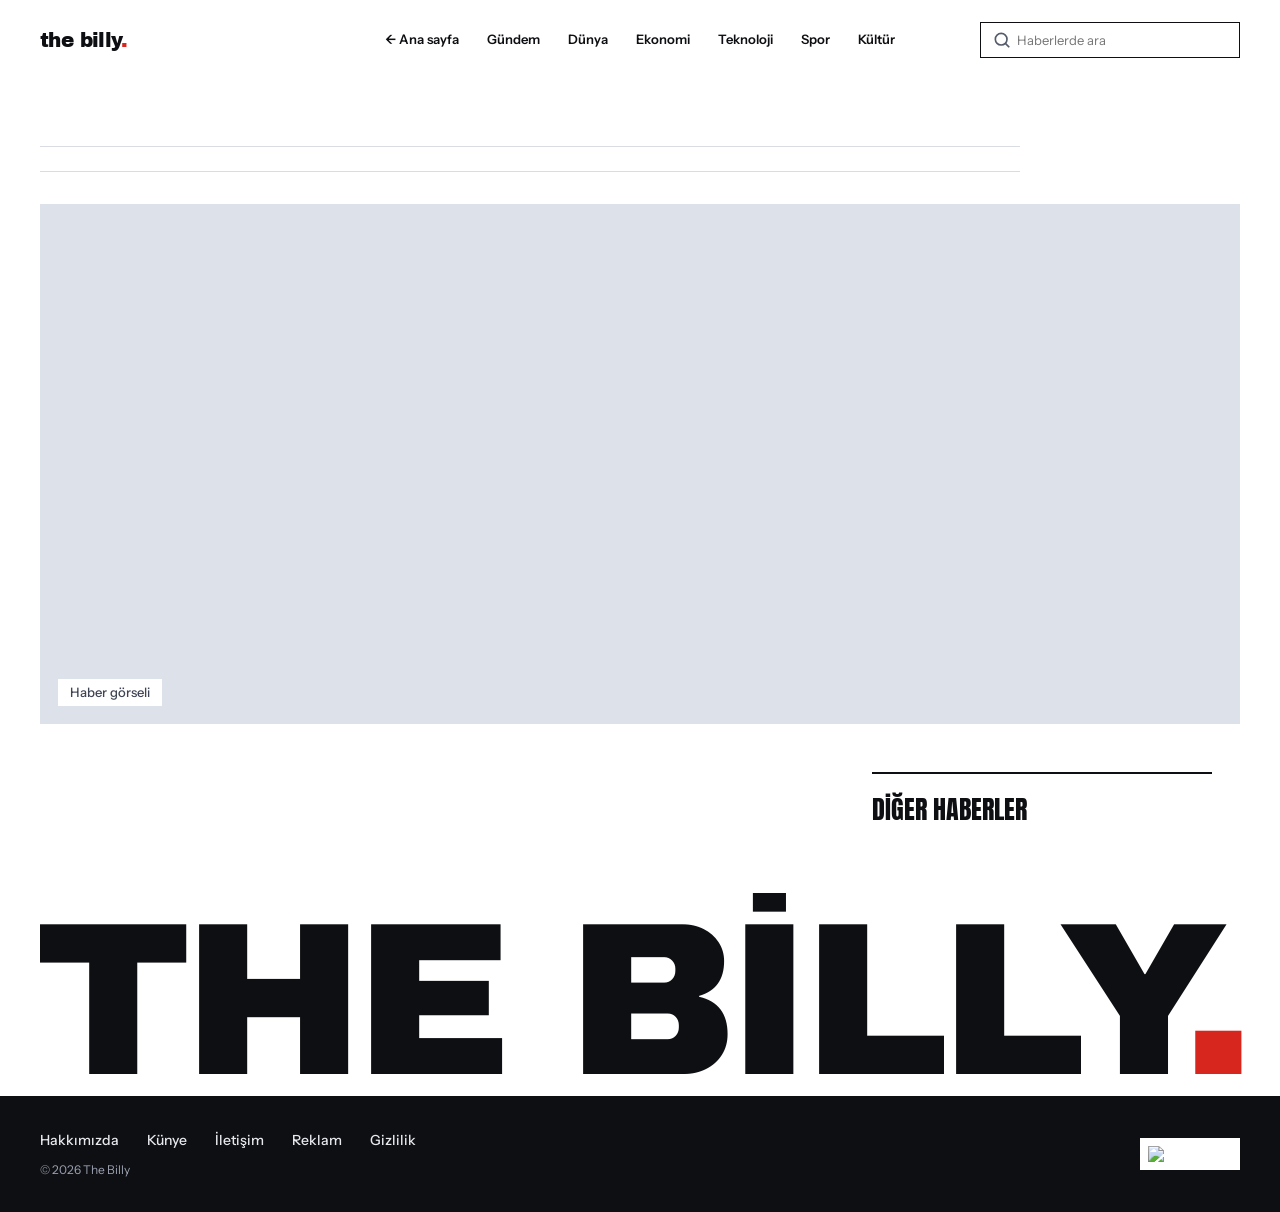
==== haber.html @ 02c92371 "Add files via upload" ====
<!doctype html>
<html lang="tr">
<head>
<meta charset="utf-8">
<meta name="viewport" content="width=device-width, initial-scale=1">
<title>Haber – The Billy</title>
<link rel="preconnect" href="https://fonts.googleapis.com">
<link rel="preconnect" href="https://fonts.gstatic.com" crossorigin>
<link href="https://fonts.googleapis.com/css2?family=Anton&family=Archivo+Black&family=Bricolage+Grotesque:opsz,wght@12..96,600;12..96,800&family=Instrument+Sans:wght@400;500;600&display=swap" rel="stylesheet">
<link rel="stylesheet" href="style.css">
<script src="haberler.js"></script>
<script src="haber.js" defer></script>
</head>
<body>
<div class="page">

  <!-- ÜST MENÜ + ARAMA -->
  <header class="topbar">
    <a class="brand" href="index.html">the billy<span>.</span></a>
    <nav class="nav" aria-label="Ana menü">
      <a href="index.html">← Ana sayfa</a>
      <a href="index.html">Gündem</a>
      <a href="index.html">Dünya</a>
      <a href="index.html">Ekonomi</a>
      <a href="index.html">Teknoloji</a>
      <a href="index.html">Spor</a>
      <a href="index.html">Kültür</a>
    </nav>
    <form class="search" role="search" action="#">
      <label for="ara" class="sr-only">Haberlerde ara</label>
      <svg class="search__icon" width="20" height="20" viewBox="0 0 24 24" fill="none" stroke="currentColor" stroke-width="2" stroke-linecap="square" stroke-linejoin="miter" aria-hidden="true"><circle cx="11" cy="11" r="7"></circle><path d="M20 20l-3.5-3.5"></path></svg>
      <input id="ara" type="search" placeholder="Haberlerde ara">
    </form>
  </header>

  <!-- HABER (içeriği haber.js, haberler.js'ten doldurur) -->
  <main class="story">
    <header class="story__head">
      <span class="tag" id="h-kategori"></span>
      <h1 id="h-baslik"></h1>
      <p class="story__summary" id="h-ozet"></p>
      <div class="story__meta">
        <span id="h-yazar"></span>
        <span id="h-tarih"></span>
        <span id="h-sure"></span>
      </div>
    </header>

    <figure class="story__hero">
      <div class="story__image" id="h-gorsel">
        <span class="lead__image-label">Haber görseli</span>
      </div>
      <figcaption id="h-gorsel-aciklama"></figcaption>
    </figure>

    <div class="story__layout">
      <article class="story__body" id="h-metin"></article>
      <aside class="story__more" aria-label="Diğer haberler">
        <h2>Diğer haberler</h2>
        <div id="h-diger"></div>
      </aside>
    </div>
  </main>

  <!-- DEVASA YAZI -->
  <div class="wordmark">
    <a href="index.html" aria-label="the billy">the billy<span>.</span></a>
  </div>

  <!-- FOOTER -->
  <footer class="footer">
    <div class="footer__info">
      <nav class="footer__nav" aria-label="Alt menü">
        <a href="index.html">Hakkımızda</a>
        <a href="index.html">Künye</a>
        <a href="index.html">İletişim</a>
        <a href="index.html">Reklam</a>
        <a href="index.html">Gizlilik</a>
      </nav>
      <span class="footer__copy">© 2026 The Billy</span>
    </div>
    <div class="barcode">
      <img src="barcode.png" alt="The Billy barkodu">
    </div>
  </footer>

</div>
</body>
</html>
---- style.css ----
/* ===== RENKLER VE FONTLAR (buradan değiştir) ===== */
:root {
  --accent: #D7261E;        /* kırmızı vurgu rengi */
  --ink: #0E0F12;           /* ana siyah */
  --muted: #555B6B;         /* küçük gri yazılar */
  --line: #D9DCE3;          /* ince çizgiler */
  --photo: #E4E6EC;         /* fotoğraf yer tutucu rengi */
  --font-body: 'Instrument Sans', system-ui, sans-serif;
  --font-head: 'Bricolage Grotesque', 'Instrument Sans', sans-serif;
  --font-impact: 'Anton', 'Archivo Black', Impact, sans-serif;     /* büyük manşet ve kart başlıkları */
  --font-logo: 'Archivo Black', 'Bricolage Grotesque', sans-serif; /* devasa yazı */
}

/* ===== GENEL ===== */
* { box-sizing: border-box; }

body {
  margin: 0;
  background: #fff;
  color: var(--ink);
  font-family: var(--font-body);
  font-size: 16px;
  line-height: 1.5;
}

a { color: inherit; text-decoration: none; }
a:hover { text-decoration: underline; }

.sr-only {
  position: absolute;
  width: 1px;
  height: 1px;
  overflow: hidden;
  clip: rect(0, 0, 0, 0);
}

.page {
  min-height: 100vh;
  display: flex;
  flex-direction: column;
  overflow: hidden;
}

/* ===== ÜST MENÜ: logo | menü | arama ===== */
.topbar {
  padding: 22px 40px 0;
  display: grid;
  grid-template-columns: 1fr auto 1fr;
  align-items: center;
  gap: 24px;
}

.brand {
  justify-self: start;
  font-family: var(--font-logo);
  font-size: 20px;
  letter-spacing: -0.03em;
  line-height: 1;
}

.brand span { color: var(--accent); }
.brand:hover { text-decoration: none; }

.nav {
  display: flex;
  align-items: center;
  justify-content: center;
  gap: 28px;
  font-weight: 600;
  font-size: 13px;
}

.search {
  justify-self: end;
  width: 260px;
  position: relative;
  display: flex;
  align-items: center;
}

.search__icon {
  position: absolute;
  left: 12px;
  color: var(--muted);
}

.search input {
  width: 100%;
  height: 36px;
  border: 1px solid var(--ink);
  border-radius: 0;
  background: #fff;
  padding: 0 12px 0 36px;
  font-family: inherit;
  font-size: 13px;
  color: var(--ink);
}

/* ===== BÜYÜK MANŞET YAZISI ===== */
.statement {
  margin: 28px 40px 0;
  min-height: 2.94em;                /* 3 satır yer ayırır, geçişte sayfa zıplamaz */
  font-family: var(--font-impact);
  font-weight: 400;
  text-transform: uppercase;
  font-size: 5.6vw;
  line-height: 0.98;
  letter-spacing: 0;
  transition: opacity 0.3s ease;     /* script.js'teki FADE ile aynı */
}

.statement a:hover { text-decoration: none; }
.statement.is-fading { opacity: 0; }

/* ===== HABER KARTLARI (yatay kaydırma) ===== */
.more {
  position: relative;
  margin: 24px 0 0 40px;            /* sağda boşluk yok: son kart kenardan taşar */
  padding: 0 40px 14px 0;
  display: flex;
  gap: 2px;                          /* kartlar arası küçük beyaz boşluk */
  overflow-x: auto;
  scroll-snap-type: x proximity;
  scrollbar-width: thin;
}

.item {
  flex: 0 0 330px;                  /* kart genişliği */
  display: flex;
  flex-direction: column;
  gap: 10px;
  scroll-snap-align: start;
}

.item__photo {
  flex: none;
  width: 100%;
  height: 210px;                    /* fotoğraf yüksekliği */
  background: var(--photo);
  background-size: cover;
  background-position: center;
}

.item__body {
  display: flex;
  flex-direction: column;
  align-items: flex-start;
  gap: 6px;
  padding-right: 12px;
}

.item__title {
  margin: 0;
  font-family: var(--font-impact);
  font-weight: 400;
  text-transform: uppercase;
  font-size: 28px;
  line-height: 1;
}

.item__title a:hover { text-decoration: none; }

.item__desc {
  margin: 0;
  font-size: 13px;
  line-height: 1.4;
  color: var(--muted);
  display: -webkit-box;
  -webkit-line-clamp: 2;
  -webkit-box-orient: vertical;
  overflow: hidden;
}

.item__link {
  font-size: 13px;
  font-weight: 500;
  text-decoration: underline;
  text-underline-offset: 3px;
}

/* şu an büyük manşette olan haber kırmızı görünür */
.item.is-active .item__title { color: var(--accent); }

.tag {
  font-size: 13px;
  font-weight: 600;
  letter-spacing: 0.1em;
  color: var(--accent);
}

.tag--small { font-size: 11px; }

.meta {
  font-size: 14px;
  color: var(--muted);
}

.meta--small { font-size: 12px; }

/* ===== DEVASA YAZI ===== */
.wordmark {
  margin-top: auto;
  padding-top: 24px;
  height: calc(14vw + 24px);
  overflow: hidden;
  white-space: nowrap;
  text-align: center;
}

.wordmark a {
  display: block;
  font-family: var(--font-logo);
  font-size: 17vw;
  line-height: 0.78;
  letter-spacing: -0.04em;
  text-transform: uppercase;
  color: var(--ink);
  text-decoration: none;
}

.wordmark span { color: var(--accent); }

/* ===== FOOTER ===== */
.footer {
  flex: 0 0 116px;
  background: var(--ink);
  color: #fff;
  padding: 0 40px;
  display: flex;
  align-items: center;
  justify-content: space-between;
  gap: 32px;
}

.footer__info {
  display: flex;
  flex-direction: column;
  gap: 10px;
}

.footer__nav {
  display: flex;
  align-items: center;
  gap: 28px;
  font-size: 14px;
  font-weight: 500;
  color: #E6E8EE;
}

.footer__copy {
  font-size: 12px;
  color: #9AA0B0;
}

.barcode {
  background: #fff;
  padding: 8px;
  line-height: 0;
}

.barcode img {
  width: 84px;
  height: auto;
  display: block;
}

/* ===== HABER SAYFASI (haber.html) ===== */
.lead__image-label {
  font-size: 13px;
  font-weight: 500;
  color: #3F4455;
  background: #fff;
  padding: 4px 12px;
}

.story {
  padding: 40px 40px 56px;
}

.story__head {
  max-width: 980px;
  display: flex;
  flex-direction: column;
  gap: 16px;
}

.story__head h1 {
  margin: 0;
  font-family: var(--font-impact);
  font-weight: 400;
  text-transform: uppercase;
  font-size: 72px;
  line-height: 1;
}

.story__summary {
  margin: 0;
  font-size: 22px;
  line-height: 1.45;
  color: #3A3F4D;
  max-width: 820px;
}

.story__meta {
  display: flex;
  flex-wrap: wrap;
  gap: 4px 20px;
  padding: 12px 0;
  border-top: 1px solid var(--line);
  border-bottom: 1px solid var(--line);
  font-size: 14px;
  color: var(--muted);
}

.story__hero {
  margin: 32px 0 0;
}

.story__image {
  height: 520px;
  background: #DDE1EA;
  background-size: cover;
  background-position: center;
  display: flex;
  align-items: flex-end;
  padding: 18px;
}

.story__image.has-image .lead__image-label { display: none; }

.story__hero figcaption {
  margin-top: 8px;
  font-size: 13px;
  color: var(--muted);
}

.story__layout {
  margin-top: 48px;
  display: flex;
  align-items: flex-start;
  gap: 72px;
}

.story__body {
  flex: 1 1 0;
  min-width: 0;
  max-width: 760px;
}

.story__body p {
  margin: 0 0 24px;
  font-size: 19px;
  line-height: 1.7;
}

.story__body h2 {
  margin: 40px 0 16px;
  font-family: var(--font-impact);
  font-weight: 400;
  text-transform: uppercase;
  font-size: 34px;
  line-height: 1.05;
}

.story__more {
  flex: 0 0 340px;
  border-top: 2px solid var(--ink);
  padding-top: 16px;
}

.story__more h2 {
  margin: 0 0 8px;
  font-family: var(--font-impact);
  font-weight: 400;
  text-transform: uppercase;
  font-size: 26px;
}

.rail-item {
  display: flex;
  gap: 6px;
  align-items: flex-start;
  padding: 16px 0;
  border-top: 1px solid var(--line);
}

.rail-item:first-child { border-top: 0; }

.rail-item__photo {
  flex: 0 0 80px;
  height: 80px;
  background: var(--photo);
  background-size: cover;
  background-position: center;
}

.rail-item__body {
  flex: 1 1 0;
  min-width: 0;
  display: flex;
  flex-direction: column;
  gap: 4px;
}

.rail-item__body > a {
  font-size: 16px;
  font-weight: 600;
  line-height: 1.25;
}

@media (prefers-reduced-motion: reduce) {
  .statement { transition: none; }
}

/* ===== TELEFON / DAR EKRAN ===== */
@media (max-width: 900px) {
  .topbar { grid-template-columns: 1fr; gap: 12px; padding: 16px 20px 0; }
  .nav { justify-content: flex-start; flex-wrap: wrap; gap: 6px 20px; }
  .search { width: 100%; justify-self: stretch; }

  .statement { margin: 20px 20px 0; font-size: 10vw; }

  .more { margin: 20px 0 0 20px; padding-right: 20px; }
  .item { flex-basis: 240px; }
  .item__photo { height: 160px; }

  .wordmark { margin-top: 24px; }

  .footer { flex: 0 0 auto; padding: 24px 20px; flex-direction: column; align-items: flex-start; }
  .footer__nav { flex-wrap: wrap; gap: 8px 20px; }

  .story { padding: 24px 20px 40px; }
  .story__head h1 { font-size: 44px; }
  .story__summary { font-size: 19px; }
  .story__image { height: 240px; }
  .story__layout { flex-direction: column; gap: 40px; margin-top: 32px; }
  .story__more { flex: 0 0 auto; width: 100%; }
}
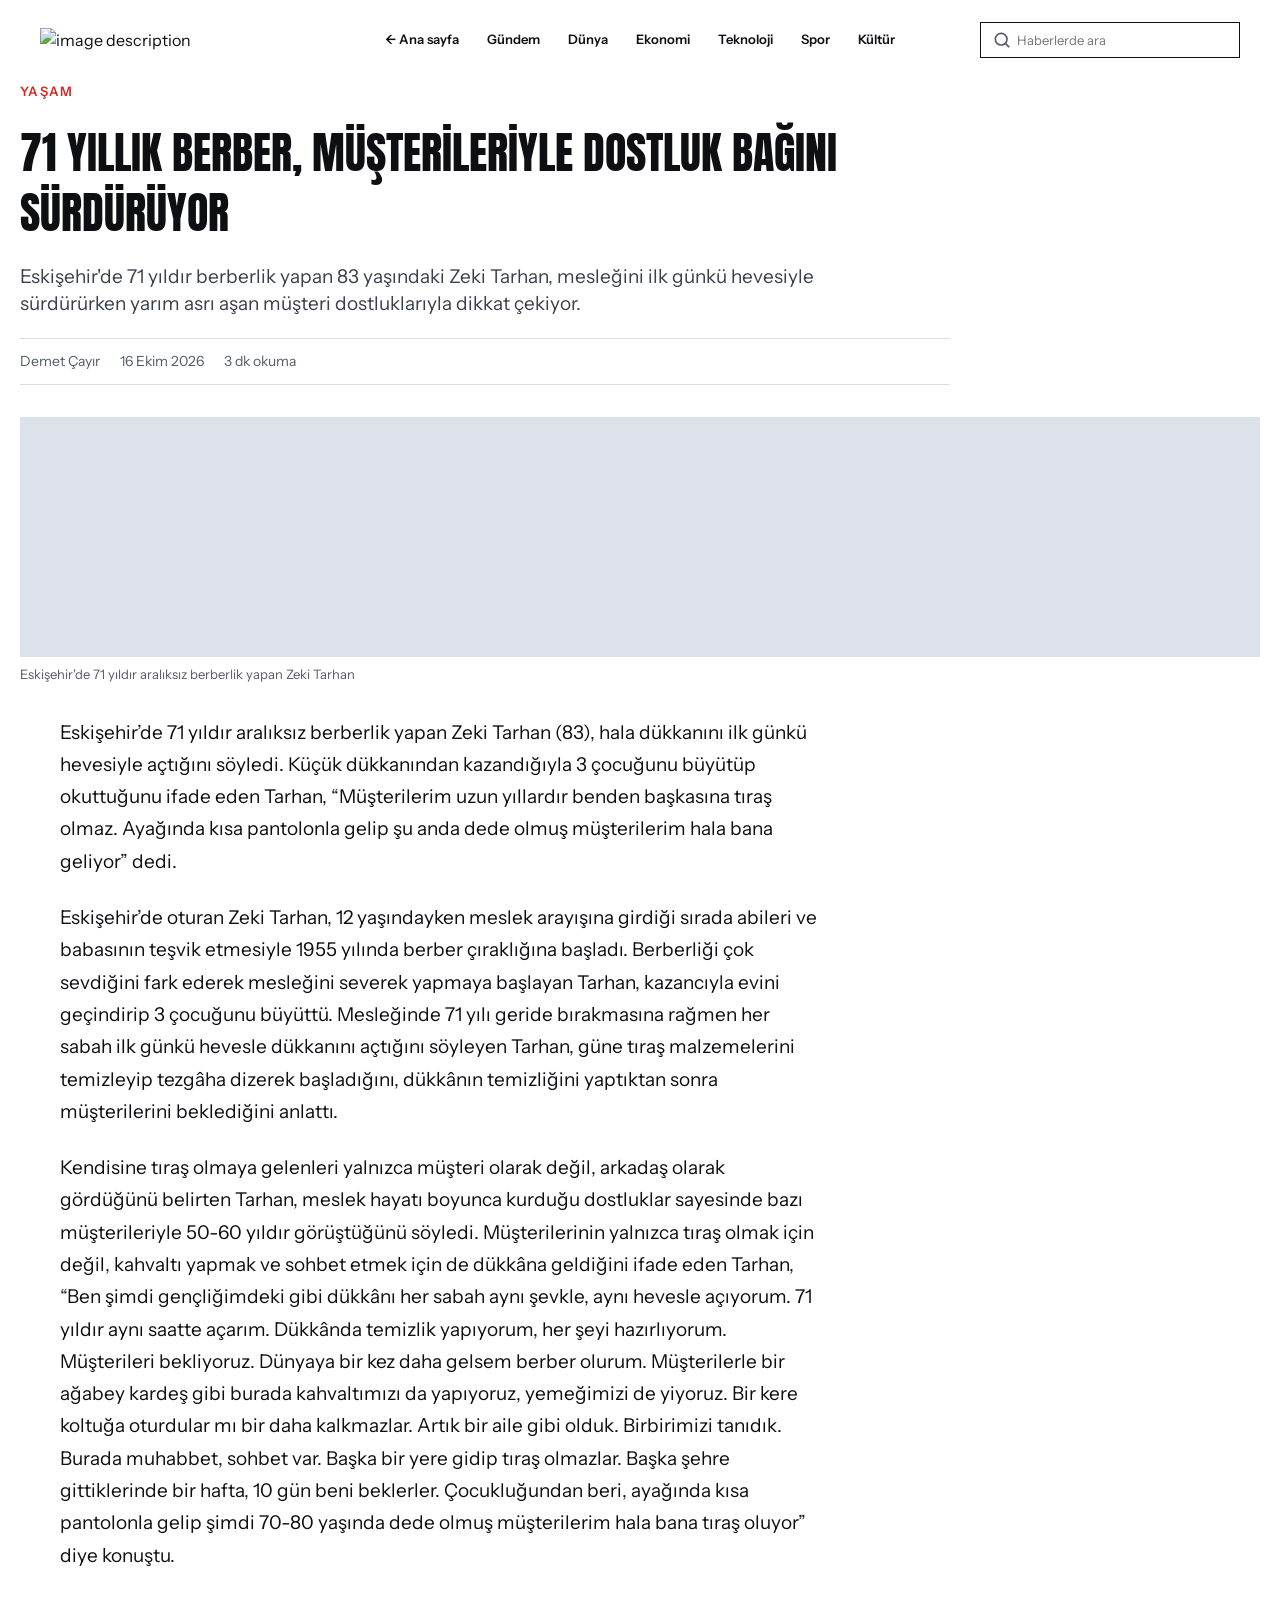
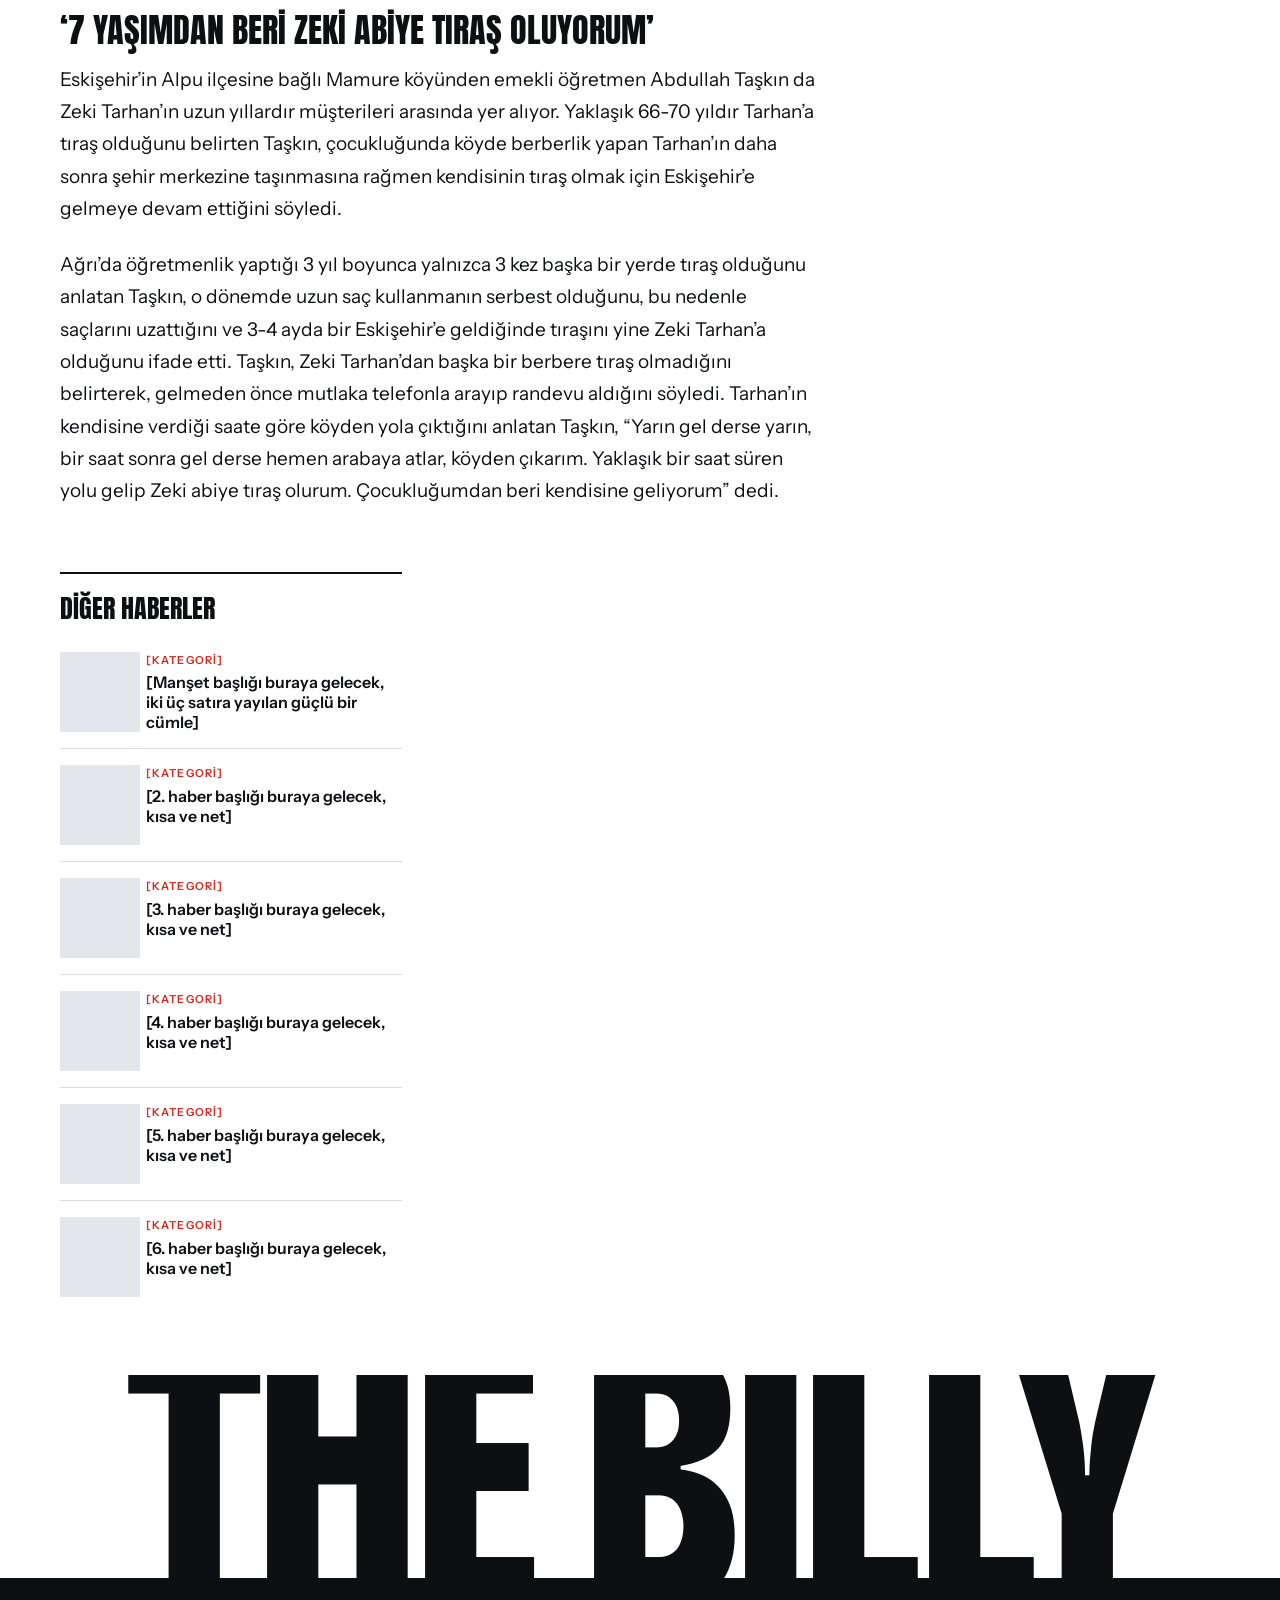
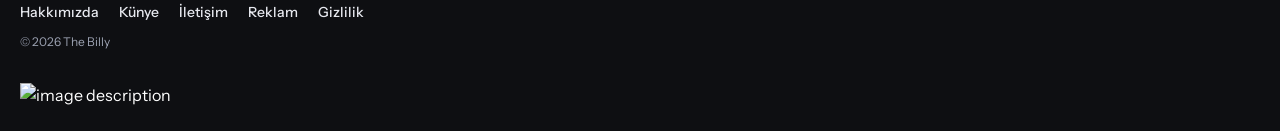
==== commit 842a97fa: "Update haber.html" ====
--- a/haber.html
+++ b/haber.html
@@ -10,13 +10,14 @@
 <link rel="stylesheet" href="style.css">
 <script src="haberler.js"></script>
 <script src="haber.js" defer></script>
+  <link rel="stylesheet" href="https://fonts.googleapis.com/css2?family=Boldonse&display=swap">
 </head>
 <body>
 <div class="page">
 
   <!-- ÜST MENÜ + ARAMA -->
   <header class="topbar">
-    <a class="brand" href="index.html">the billy<span>.</span></a>
+    <img style="width: 159px;" src="images/the-billy.png" alt="image description">
     <nav class="nav" aria-label="Ana menü">
       <a href="index.html">← Ana sayfa</a>
       <a href="index.html">Gündem</a>
@@ -37,7 +38,7 @@
   <main class="story">
     <header class="story__head">
       <span class="tag" id="h-kategori"></span>
-      <h1 id="h-baslik"></h1>
+      <h1 style="padding: 0px;" id="h-baslik"></h1>
       <p class="story__summary" id="h-ozet"></p>
       <div class="story__meta">
         <span id="h-yazar"></span>
@@ -55,7 +56,7 @@
 
     <div class="story__layout">
       <article class="story__body" id="h-metin"></article>
-      <aside class="story__more" aria-label="Diğer haberler">
+      <aside style="width: 342px; padding-top: 15px; margin: 0px; height: 739px; display: block;" class="story__more" aria-label="Diğer haberler">
         <h2>Diğer haberler</h2>
         <div id="h-diger"></div>
       </aside>
@@ -64,7 +65,7 @@
 
   <!-- DEVASA YAZI -->
   <div class="wordmark">
-    <a href="index.html" aria-label="the billy">the billy<span>.</span></a>
+    <a style="font-family: 'Boldonse', sans-serif;" href="index.html" aria-label="the billy">the billy</a>
   </div>
 
   <!-- FOOTER -->
@@ -79,9 +80,7 @@
       </nav>
       <span class="footer__copy">© 2026 The Billy</span>
     </div>
-    <div class="barcode">
-      <img src="barcode.png" alt="The Billy barkodu">
-    </div>
+    <img style="width: 211px;" src="images/bo-dollar.png" alt="image description">
   </footer>
 
 </div>
--- a/style.css
+++ b/style.css
@@ -98,13 +98,13 @@
 
 /* ===== BÜYÜK MANŞET YAZISI ===== */
 .statement {
-  margin: 28px 40px 0;
+  margin: 28px 300px 0;
   min-height: 2.94em;                /* 3 satır yer ayırır, geçişte sayfa zıplamaz */
   font-family: var(--font-impact);
   font-weight: 400;
   text-transform: uppercase;
-  font-size: 5.6vw;
-  line-height: 0.98;
+  font-size: 4.1vw;
+  line-height: 1.2;
   letter-spacing: 0;
   transition: opacity 0.3s ease;     /* script.js'teki FADE ile aynı */
 }
@@ -124,21 +124,41 @@
   scrollbar-width: thin;
 }
 
+/* 1. Karta ve fotoğrafa yumuşak geçiş (transition) veriyoruz */
 .item {
-  flex: 0 0 330px;                  /* kart genişliği */
+  flex: 0 0 330px;
   display: flex;
   flex-direction: column;
   gap: 10px;
   scroll-snap-align: start;
+  transition: transform 0.4s ease, opacity 0.4s ease; /* yumuşak geçiş */
 }
 
 .item__photo {
   flex: none;
   width: 100%;
-  height: 210px;                    /* fotoğraf yüksekliği */
+  height: 210px;
   background: var(--photo);
   background-size: cover;
   background-position: center;
+  overflow: hidden; /* Büyüyen resim kenarlardan taşmasın */
+  transition: transform 0.5s cubic-bezier(0.25, 1, 0.5, 1), height 0.4s ease, box-shadow 0.4s ease;
+}
+
+/* 2. ZURNAYI ZORTLATAN KISIM: Manşette olan aktif haberin resmi */
+.item.is-active .item__photo {
+  transform: scale(1.08); /* Resmi %8 oranında pürüzsüzce büyütür */
+  box-shadow: 0 12px 28px rgba(0, 0, 0, 0.18); /* Hafif gölgeyle öne fırlar */
+}
+
+/* Aktif olmayan diğer kartları bir tık hafifletip aktifi parlatmak istersen (opsiyonel ama çok şık durur): */
+.more:hover .item:not(:hover),
+.item:not(.is-active) {
+  opacity: 0.75;
+}
+
+.item.is-active {
+  opacity: 1;
 }
 
 .item__body {
@@ -154,8 +174,8 @@
   font-family: var(--font-impact);
   font-weight: 400;
   text-transform: uppercase;
-  font-size: 28px;
-  line-height: 1;
+  font-size: 20px;
+  line-height: 1.2;
 }
 
 .item__title a:hover { text-decoration: none; }
@@ -278,10 +298,10 @@
 }
 
 .story__head {
-  max-width: 980px;
-  display: flex;
-  flex-direction: column;
-  gap: 16px;
+  max-width: 930px;
+  display: flex;
+  flex-direction: column;
+  gap: 20px;
 }
 
 .story__head h1 {
@@ -290,7 +310,7 @@
   font-weight: 400;
   text-transform: uppercase;
   font-size: 72px;
-  line-height: 1;
+  line-height: 1.38;
 }
 
 .story__summary {
@@ -338,11 +358,16 @@
   margin-top: 48px;
   display: flex;
   align-items: flex-start;
-  gap: 72px;
+  justify-content: center; /* İki sütunu sayfanın tam ortasına kilitler */
+  gap: 56px;                /* Haber ile Diğer Haberler arasındaki şık boşluk */
+  max-width: 1160px;        /* 760px metin + 340px yan sütun + boşluk toplamı */
+  margin-left: auto;        /* Bloğu yatayda ortalar */
+  margin-right: auto;       /* Bloğu yatayda ortalar */
+  width: 100%;
 }
 
 .story__body {
-  flex: 1 1 0;
+  flex: 1 1 760px;
   min-width: 0;
   max-width: 760px;
 }
@@ -418,12 +443,25 @@
   .nav { justify-content: flex-start; flex-wrap: wrap; gap: 6px 20px; }
   .search { width: 100%; justify-self: stretch; }
 
-  .statement { margin: 20px 20px 0; font-size: 10vw; }
-
-  .more { margin: 20px 0 0 20px; padding-right: 20px; }
+  /* MANŞET: Yüksekliği serbest bırakıyoruz ve alt boşluk veriyoruz */
+  .statement { 
+    margin: 20px 20px 0; 
+    font-size: 10vw; 
+    min-height: auto;      /* Başlık kaç satır olursa olsun kendi yüksekliğini alsın */
+    margin-bottom: 24px;   /* Kartlarla arasına temiz bir mesafe koysun */
+  }
+
+  /* HABER KARTLARI */
+  .more { 
+    margin: 0 0 0 20px;    /* Üstten eksi çekmeyi sıfırladık */
+    padding-right: 20px; 
+  }
+  
   .item { flex-basis: 240px; }
   .item__photo { height: 160px; }
 
+  /* ... geri kalan kurallar aynı kalabilir ... */
+}
   .wordmark { margin-top: 24px; }
 
   .footer { flex: 0 0 auto; padding: 24px 20px; flex-direction: column; align-items: flex-start; }
@@ -435,4 +473,4 @@
   .story__image { height: 240px; }
   .story__layout { flex-direction: column; gap: 40px; margin-top: 32px; }
   .story__more { flex: 0 0 auto; width: 100%; }
-}
+
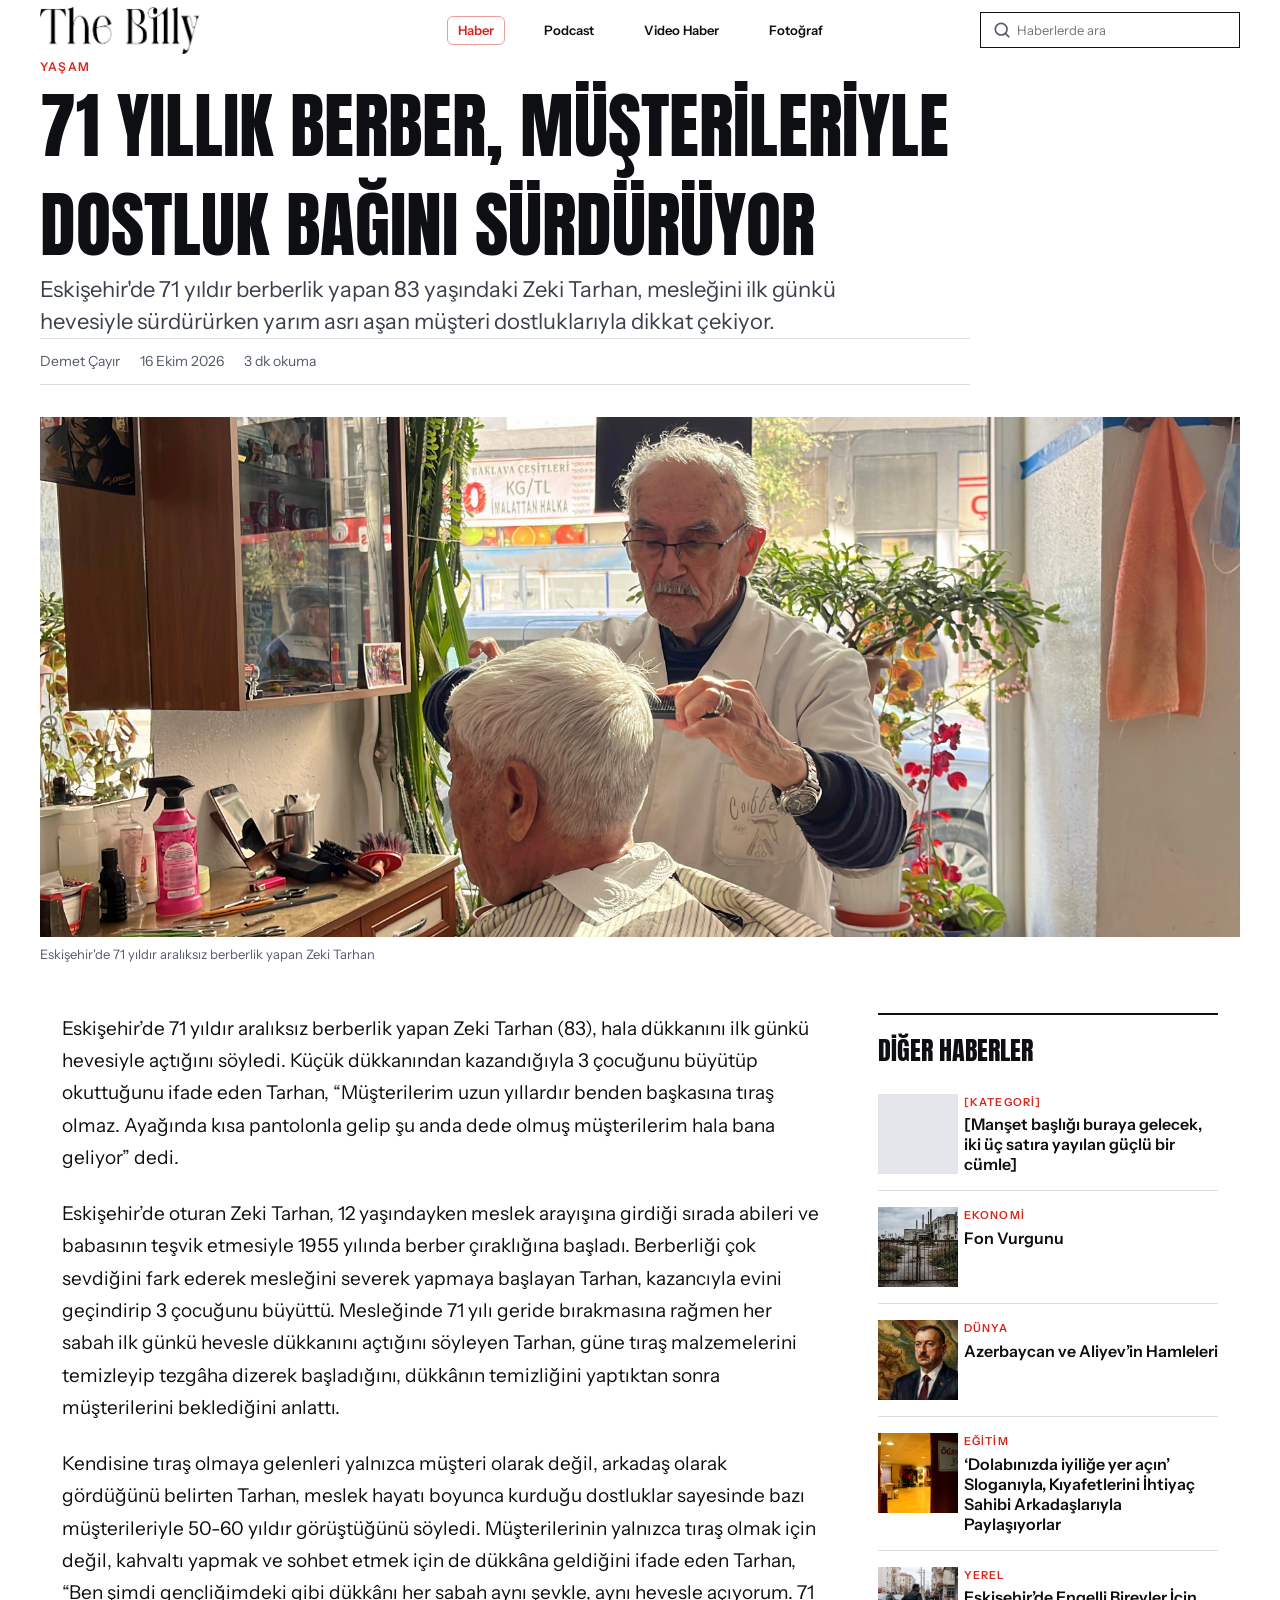
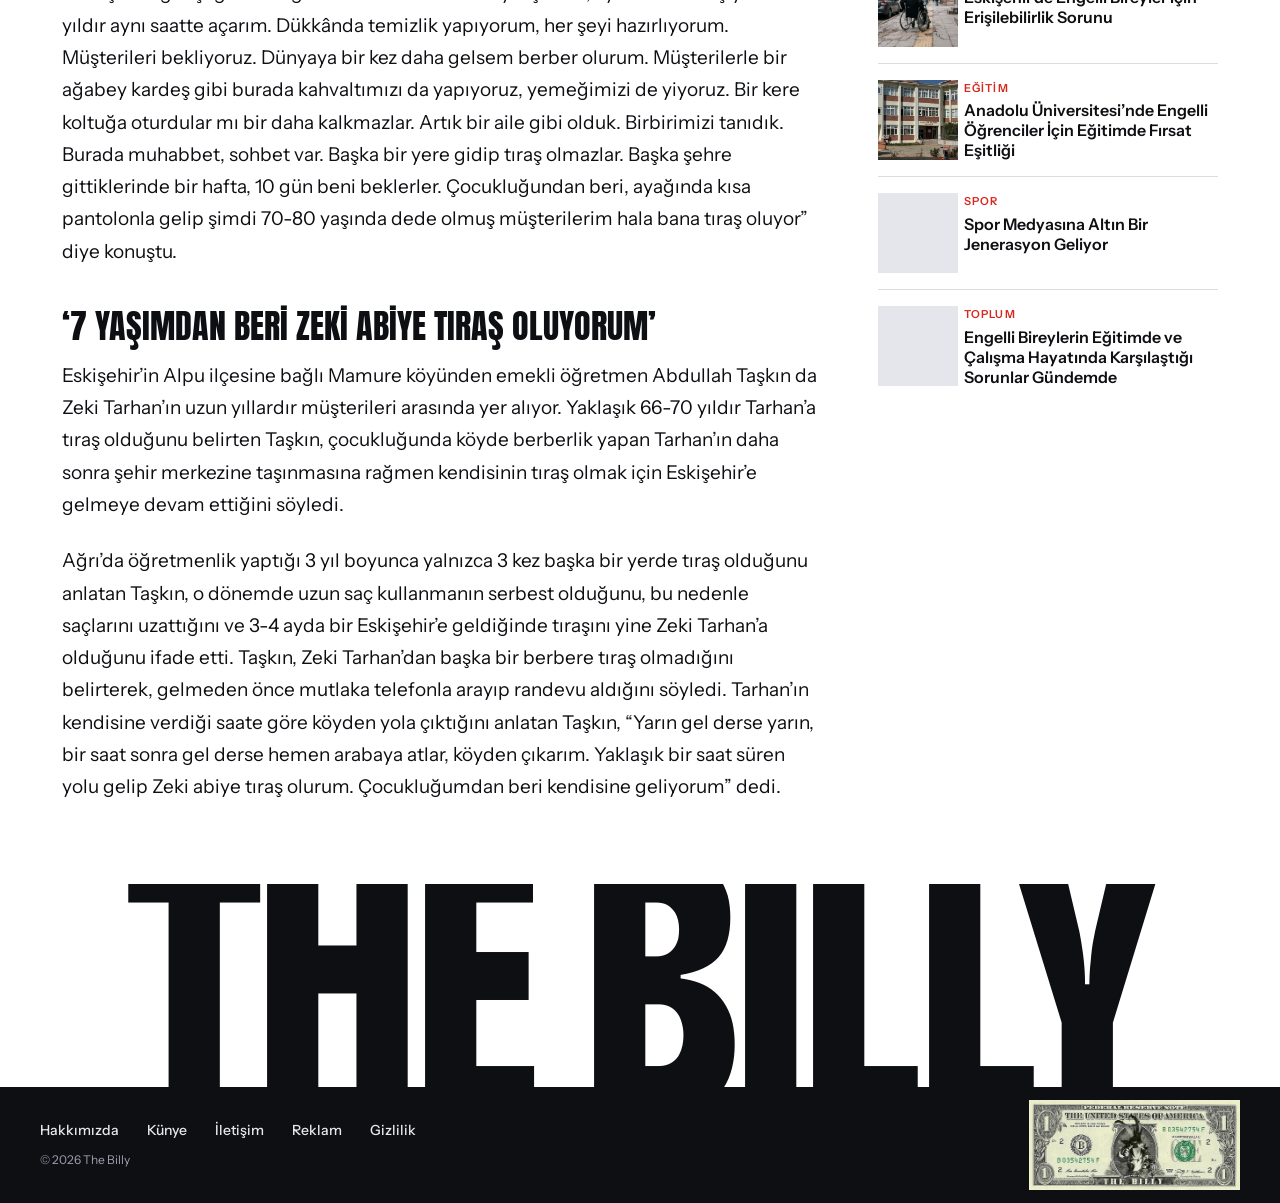
==== commit 0f287988: "Add files via upload" ====
--- a/haber.html
+++ b/haber.html
@@ -17,15 +17,14 @@
 
   <!-- ÜST MENÜ + ARAMA -->
   <header class="topbar">
-    <img style="width: 159px;" src="images/the-billy.png" alt="image description">
+        <a class="logo-link" href="index.html">
+  <img style="width: 159px;" src="images/the-billy.png" alt="The Billy">
+</a>
     <nav class="nav" aria-label="Ana menü">
-      <a href="index.html">← Ana sayfa</a>
-      <a href="index.html">Gündem</a>
-      <a href="index.html">Dünya</a>
-      <a href="index.html">Ekonomi</a>
-      <a href="index.html">Teknoloji</a>
-      <a href="index.html">Spor</a>
-      <a href="index.html">Kültür</a>
+      <a href="index.html" aria-current="page">Haber</a>
+      <a href="podcast.html">Podcast</a>
+      <a href="video.html">Video Haber</a>
+      <a href="fotograf.html">Fotoğraf</a>
     </nav>
     <form class="search" role="search" action="#">
       <label for="ara" class="sr-only">Haberlerde ara</label>
@@ -55,17 +54,24 @@
     </figure>
 
     <div class="story__layout">
-      <article class="story__body" id="h-metin"></article>
-      <aside style="width: 342px; padding-top: 15px; margin: 0px; height: 739px; display: block;" class="story__more" aria-label="Diğer haberler">
-        <h2>Diğer haberler</h2>
-        <div id="h-diger"></div>
-      </aside>
+  <article class="story__body" id="h-metin"></article>
+  
+  <aside class="story__more" aria-label="Diğer haberler">
+    <!-- GALERİ KUTUSU (Diğer Haberler'in Hemen Üstünde) -->
+    <div id="h-galeri-wrapper" style="display: none; margin-bottom: 24px; padding-bottom: 20px; border-bottom: 1px solid var(--line);">
+      <h2 style="font-family: var(--font-impact); font-size: 24px; margin-bottom: 12px; text-transform: uppercase;">Foto Galeri</h2>
+      <div id="h-galeri" class="story-gallery"></div>
     </div>
+
+    <h2>Diğer haberler</h2>
+    <div id="h-diger"></div>
+  </aside>
+</div>
   </main>
 
   <!-- DEVASA YAZI -->
   <div class="wordmark">
-    <a style="font-family: 'Boldonse', sans-serif;" href="index.html" aria-label="the billy">the billy</a>
+    <a lang="en" style="font-family: 'Boldonse', sans-serif;" href="index.html" aria-label="the billy">the billy</a>
   </div>
 
   <!-- FOOTER -->
--- a/style.css
+++ b/style.css
@@ -43,7 +43,7 @@
 
 /* ===== ÜST MENÜ: logo | menü | arama ===== */
 .topbar {
-  padding: 22px 40px 0;
+  padding: 7px 40px 0;
   display: grid;
   grid-template-columns: 1fr auto 1fr;
   align-items: center;
@@ -96,34 +96,83 @@
   color: var(--ink);
 }
 
-/* ===== BÜYÜK MANŞET YAZISI ===== */
+/* ===== BÜYÜK MANŞET ALANI WAPPER ===== */
+/* ===== BÜYÜK MANŞET ALANI WAPPER ===== */
+.statement-wrapper {
+  position: relative;
+  margin: 6px 40px 0;
+  min-height: 220px;
+  display: flex;
+  align-items: center;
+  justify-content: flex-start; /* Yazıyı sola hizalar */
+  overflow: hidden;
+  background: #000;            /* Resim şeffaflaştığında altından siyah zemin çıksın */
+}
+
+/* ARKA PLANDAKİ RESİM (OPACITY ARTIRILDI) */
+.statement-bg {
+  position: absolute;
+  inset: 0;
+  z-index: 1;
+  background-size: cover;
+  background-position: center;
+  opacity: 0.7;                /* Opaklığı açtık (0.7) */
+  transition: background-image 0.4s ease, opacity 0.3s ease;
+}
+
+/* RESİM ÜSTÜNE HAFİF SİYAH GÖLGE (BEYAZ YAZI RAHAT OKUNSUN DİYE) */
+.statement-wrapper::after {
+  content: "";
+  position: absolute;
+  inset: 0;
+  z-index: 2;
+  background: linear-gradient(to right, rgba(0, 0, 0, 0.75) 0%, rgba(0, 0, 0, 0.2) 100%);
+}
+
+/* BEYAZ VE SOLA HİZALANMIŞ YAZI */
 .statement {
-  margin: 28px 300px 0;
-  min-height: 2.94em;                /* 3 satır yer ayırır, geçişte sayfa zıplamaz */
+  position: relative;
+  z-index: 3;                 /* Gölge ve resmin üstüne çıkardık */
+  margin: 0;
+  padding: 20px 24px;
+  width: 100%;
+  text-align: left;           /* Sola yatırdık */
+  color: #ffffff;             /* Yazıyı BEYAZ yaptık */
   font-family: var(--font-impact);
   font-weight: 400;
   text-transform: uppercase;
-  font-size: 4.1vw;
-  line-height: 1.2;
+  font-size: clamp(1.8rem, 3.2vw, 4vw);
+  line-height: 1.15;
   letter-spacing: 0;
-  transition: opacity 0.3s ease;     /* script.js'teki FADE ile aynı */
-}
-
-.statement a:hover { text-decoration: none; }
-.statement.is-fading { opacity: 0; }
-
+  transition: opacity 0.3s ease;
+}
+
+.statement a {
+  color: #ffffff !important;  /* Link rengini beyaz yaptık */
+}
+.statement a:hover {
+  text-decoration: none;
+  color: #ffffff;
+}
+
+/* ===== HABER KARTLARI (yatay kaydırma) ===== */
 /* ===== HABER KARTLARI (yatay kaydırma) ===== */
 .more {
   position: relative;
-  margin: 24px 0 0 40px;            /* sağda boşluk yok: son kart kenardan taşar */
+  margin: 24px 0 0 40px;
   padding: 0 40px 14px 0;
   display: flex;
-  gap: 2px;                          /* kartlar arası küçük beyaz boşluk */
+  gap: 2px;
   overflow-x: auto;
-  scroll-snap-type: x proximity;
-  scrollbar-width: thin;
-}
-
+  scroll-snap-type: none;               /* Pürüzsüz JS kaydırması için snap'i kapattık */
+  scrollbar-width: none;               /* Firefox için scrollbar gizleme */
+  -ms-overflow-style: none;            /* IE/Edge için scrollbar gizleme */
+}
+
+/* Chrome, Safari ve Opera için scrollbar gizleme */
+.more::-webkit-scrollbar {
+  display: none;
+}
 /* 1. Karta ve fotoğrafa yumuşak geçiş (transition) veriyoruz */
 .item {
   flex: 0 0 330px;
@@ -202,7 +251,7 @@
 .item.is-active .item__title { color: var(--accent); }
 
 .tag {
-  font-size: 13px;
+  font-size: 12px;
   font-weight: 600;
   letter-spacing: 0.1em;
   color: var(--accent);
@@ -294,14 +343,14 @@
 }
 
 .story {
-  padding: 40px 40px 56px;
+  padding: 4px 40px 56px;
 }
 
 .story__head {
   max-width: 930px;
   display: flex;
   flex-direction: column;
-  gap: 20px;
+  gap: 0px;
 }
 
 .story__head h1 {
@@ -437,31 +486,347 @@
   .statement { transition: none; }
 }
 
+/* ===== MENÜ: bulunduğun sayfa ===== */
+.nav a[aria-current="page"] {
+  color: var(--accent);
+  border: 1px solid rgba(215, 38, 30, 0.45); /* Toz / yumuşatılmış kırmızı kontur (1px) */
+  border-radius: 6px;                        /* Kenarları yuvarlatılmış */
+  padding: 4px 10px;                         /* Kontur yazının üzerine yapışmasın diye iç boşluk */
+  text-decoration: none;                     /* Eski alt çizgiyi kaldırdık */
+}
+
+/* Diğer menü elemanlarının hizasının bozulmaması için genel padding ekleyelim */
+.nav a {
+  padding: 4px 10px;
+  border: 1px solid transparent;            /* Sayfalar arası geçişte menü zıplamasın diye */
+  transition: all 0.2s ease;
+}
+
+.nav a:hover {
+  text-decoration: none;
+  border-color: rgba(215, 38, 30, 0.25);    /* Üzerine gelince de tatlı bir toz kırmızı çerçeve belirsin */
+}
+
+.logo-link { justify-self: start; display: inline-block; line-height: 0; }
+
+/* ===== BÖLÜM SAYFALARI (podcast, video haber, fotoğraf) ===== */
+.section-head {
+  margin: 28px 40px 0;
+  display: flex;
+  flex-direction: column;
+  gap: 12px;
+}
+
+.section-title {
+  margin: 0;
+  font-family: var(--font-impact);
+  font-weight: 400;
+  text-transform: uppercase;
+  font-size: 9vw;
+  line-height: 0.95;
+}
+
+.section-sub {
+  margin: 0;
+  max-width: 640px;
+  font-size: 16px;
+  line-height: 1.5;
+  color: #3A3F4D;
+}
+
+/* --- podcast --- */
+.pod-list {
+  margin: 32px 40px 0;
+  border-top: 2px solid var(--ink);
+}
+
+.pod {
+  display: grid;
+  grid-template-columns: 64px 160px minmax(0, 1fr);
+  gap: 24px;
+  align-items: start;
+  padding: 22px 0;
+  border-bottom: 1px solid var(--line);
+}
+
+.pod__no {
+  font-family: var(--font-impact);
+  font-size: 44px;
+  line-height: 1;
+  color: var(--accent);
+}
+
+.pod__cover {
+  width: 160px;
+  height: 160px;
+  background: var(--photo);
+  background-size: cover;
+  background-position: center;
+}
+
+.pod__body {
+  min-width: 0;
+  display: flex;
+  flex-direction: column;
+  align-items: flex-start;
+  gap: 8px;
+}
+
+.pod__title {
+  margin: 0;
+  font-family: var(--font-impact);
+  font-weight: 400;
+  text-transform: uppercase;
+  font-size: 34px;
+  line-height: 1.05;
+}
+
+.pod__desc {
+  margin: 0;
+  max-width: 720px;
+  font-size: 15px;
+  line-height: 1.5;
+  color: var(--muted);
+}
+
+.pod audio { width: 100%; max-width: 520px; }
+
+/* --- video haber --- */
+.vid-feature {
+  margin: 32px 40px 0;
+  display: flex;
+  flex-wrap: wrap;
+  gap: 24px 32px;
+  align-items: flex-start;
+}
+
+.vid-stage {
+  flex: 2 1 640px;
+  min-width: 0;
+  aspect-ratio: 16 / 9;
+  position: relative;
+  display: flex;
+  align-items: center;
+  justify-content: center;
+  background: #1B1D23;
+  background-size: cover;
+  background-position: center;
+  color: #fff;
+}
+
+.vid-stage video {
+  width: 100%;
+  height: 100%;
+  display: block;
+  background: #000;
+}
+
+.vid-stage__ph {
+  display: flex;
+  flex-direction: column;
+  align-items: center;
+  gap: 12px;
+  font-size: 13px;
+  background: rgba(14, 15, 18, 0.7);
+  padding: 18px 22px;
+}
+
+.vid-stage__ph svg { width: 40px; height: 40px; }
+
+.vid-info {
+  flex: 1 1 280px;
+  min-width: 0;
+  display: flex;
+  flex-direction: column;
+  gap: 12px;
+}
+
+.vid-info h2 {
+  margin: 0;
+  font-family: var(--font-impact);
+  font-weight: 400;
+  text-transform: uppercase;
+  font-size: 44px;
+  line-height: 1.02;
+}
+
+.vid-info p { margin: 0; font-size: 16px; line-height: 1.5; color: #3A3F4D; }
+
+.vid-grid {
+  margin: 40px 40px 0;
+  padding-top: 16px;
+  border-top: 2px solid var(--ink);
+  display: grid;
+  grid-template-columns: repeat(auto-fill, minmax(260px, 1fr));
+  gap: 24px 2px;
+}
+
+.vid-card {
+  padding: 0;
+  border: 0;
+  background: none;
+  font: inherit;
+  color: inherit;
+  text-align: left;
+  cursor: pointer;
+  display: flex;
+  flex-direction: column;
+  gap: 10px;
+}
+
+.vid-card__thumb {
+  position: relative;
+  aspect-ratio: 16 / 9;
+  background: var(--photo);
+  background-size: cover;
+  background-position: center;
+}
+
+.vid-card__play {
+  position: absolute;
+  left: 10px;
+  bottom: 10px;
+  width: 40px;
+  height: 40px;
+  display: flex;
+  align-items: center;
+  justify-content: center;
+  background: var(--ink);
+  color: #fff;
+}
+
+.vid-card__time {
+  position: absolute;
+  right: 10px;
+  bottom: 10px;
+  padding: 2px 8px;
+  background: #fff;
+  font-size: 12px;
+  font-weight: 600;
+}
+
+.vid-card__body {
+  display: flex;
+  flex-direction: column;
+  gap: 4px;
+  padding-right: 12px;
+}
+
+.vid-card__title {
+  font-family: var(--font-impact);
+  text-transform: uppercase;
+  font-size: 22px;
+  line-height: 1.1;
+}
+
+.vid-card.is-active .vid-card__title { color: var(--accent); }
+.vid-card:hover .vid-card__title { text-decoration: underline; }
+
+/* --- fotoğraf --- */
+.photo-grid {
+  margin: 32px 40px 0;
+  padding-top: 16px;
+  border-top: 2px solid var(--ink);
+  column-count: 3;
+  column-gap: 2px;
+}
+
+.photo { margin: 0 0 22px; break-inside: avoid; }
+
+.photo__btn {
+  display: block;
+  width: 100%;
+  padding: 0;
+  border: 0;
+  background: none;
+  cursor: zoom-in;
+}
+
+.photo__img {
+  width: 100%;
+  background: var(--photo);
+  background-size: cover;
+  background-position: center;
+}
+
+.photo figcaption {
+  padding: 8px 12px 0 0;
+  font-size: 13px;
+  line-height: 1.4;
+  color: var(--muted);
+}
+
+.photo figcaption b { color: var(--ink); font-weight: 600; }
+
+.lightbox {
+  position: fixed;
+  inset: 0;
+  z-index: 50;
+  display: none;
+  flex-direction: column;
+  align-items: center;
+  justify-content: center;
+  gap: 14px;
+  padding: 56px 24px 24px;
+  background: rgba(14, 15, 18, 0.95);
+}
+
+.lightbox.is-open { display: flex; }
+
+.lightbox__img {
+  width: min(1100px, 92vw);
+  height: 76vh;
+  background: #2A2C33;
+  background-size: contain;
+  background-position: center;
+  background-repeat: no-repeat;
+}
+
+.lightbox__cap {
+  max-width: 900px;
+  text-align: center;
+  font-size: 14px;
+  color: #fff;
+}
+
+.lightbox__btn {
+  position: absolute;
+  width: 44px;
+  height: 44px;
+  border: 1px solid #fff;
+  background: transparent;
+  color: #fff;
+  font-size: 20px;
+  line-height: 1;
+  cursor: pointer;
+}
+
+.lightbox__btn--close { top: 16px; right: 20px; }
+.lightbox__btn--prev { left: 20px; top: 50%; }
+.lightbox__btn--next { right: 20px; top: 50%; }
+
+@media (prefers-reduced-motion: reduce) {
+  html { scroll-behavior: auto; }
+}
+
+@media (max-width: 1100px) {
+  .photo-grid { column-count: 2; }
+}
+
 /* ===== TELEFON / DAR EKRAN ===== */
 @media (max-width: 900px) {
   .topbar { grid-template-columns: 1fr; gap: 12px; padding: 16px 20px 0; }
   .nav { justify-content: flex-start; flex-wrap: wrap; gap: 6px 20px; }
   .search { width: 100%; justify-self: stretch; }
 
-  /* MANŞET: Yüksekliği serbest bırakıyoruz ve alt boşluk veriyoruz */
-  .statement { 
-    margin: 20px 20px 0; 
-    font-size: 10vw; 
-    min-height: auto;      /* Başlık kaç satır olursa olsun kendi yüksekliğini alsın */
-    margin-bottom: 24px;   /* Kartlarla arasına temiz bir mesafe koysun */
-  }
+  /* MANŞET: yüksekliği serbest bırak, kartlarla arasına mesafe koy */
+  .statement { margin: 20px 20px 24px; font-size: 10vw; min-height: auto; }
 
   /* HABER KARTLARI */
-  .more { 
-    margin: 0 0 0 20px;    /* Üstten eksi çekmeyi sıfırladık */
-    padding-right: 20px; 
-  }
-  
+  .more { margin: 0 0 0 20px; padding-right: 20px; }
   .item { flex-basis: 240px; }
   .item__photo { height: 160px; }
 
-  /* ... geri kalan kurallar aynı kalabilir ... */
-}
   .wordmark { margin-top: 24px; }
 
   .footer { flex: 0 0 auto; padding: 24px 20px; flex-direction: column; align-items: flex-start; }
@@ -474,3 +839,33 @@
   .story__layout { flex-direction: column; gap: 40px; margin-top: 32px; }
   .story__more { flex: 0 0 auto; width: 100%; }
 
+  /* bölüm sayfaları */
+  .section-head { margin: 20px 20px 0; }
+  .section-title { font-size: 16vw; }
+  .pod-list, .vid-feature, .vid-grid, .photo-grid { margin-left: 20px; margin-right: 20px; }
+  .pod { grid-template-columns: 1fr; gap: 12px; }
+  .pod__cover { width: 100%; height: 200px; }
+  .vid-info h2 { font-size: 30px; }
+  .photo-grid { column-count: 1; }
+  /* ===== SAĞ SÜTUN FOTO GALERİ ===== */
+.story-gallery {
+  display: grid;
+  grid-template-columns: repeat(3, 1fr); /* Yan yana 3 kare fotoğraf */
+  gap: 6px;
+}
+
+.story-gallery__item {
+  aspect-ratio: 1 / 1;
+  background-size: cover;
+  background-position: center;
+  border-radius: 3px;
+  cursor: pointer;
+  border: 1px solid var(--line);
+  transition: transform 0.2s ease, opacity 0.2s ease;
+}
+
+.story-gallery__item:hover {
+  transform: scale(1.05);
+  opacity: 0.9;
+}
+}
